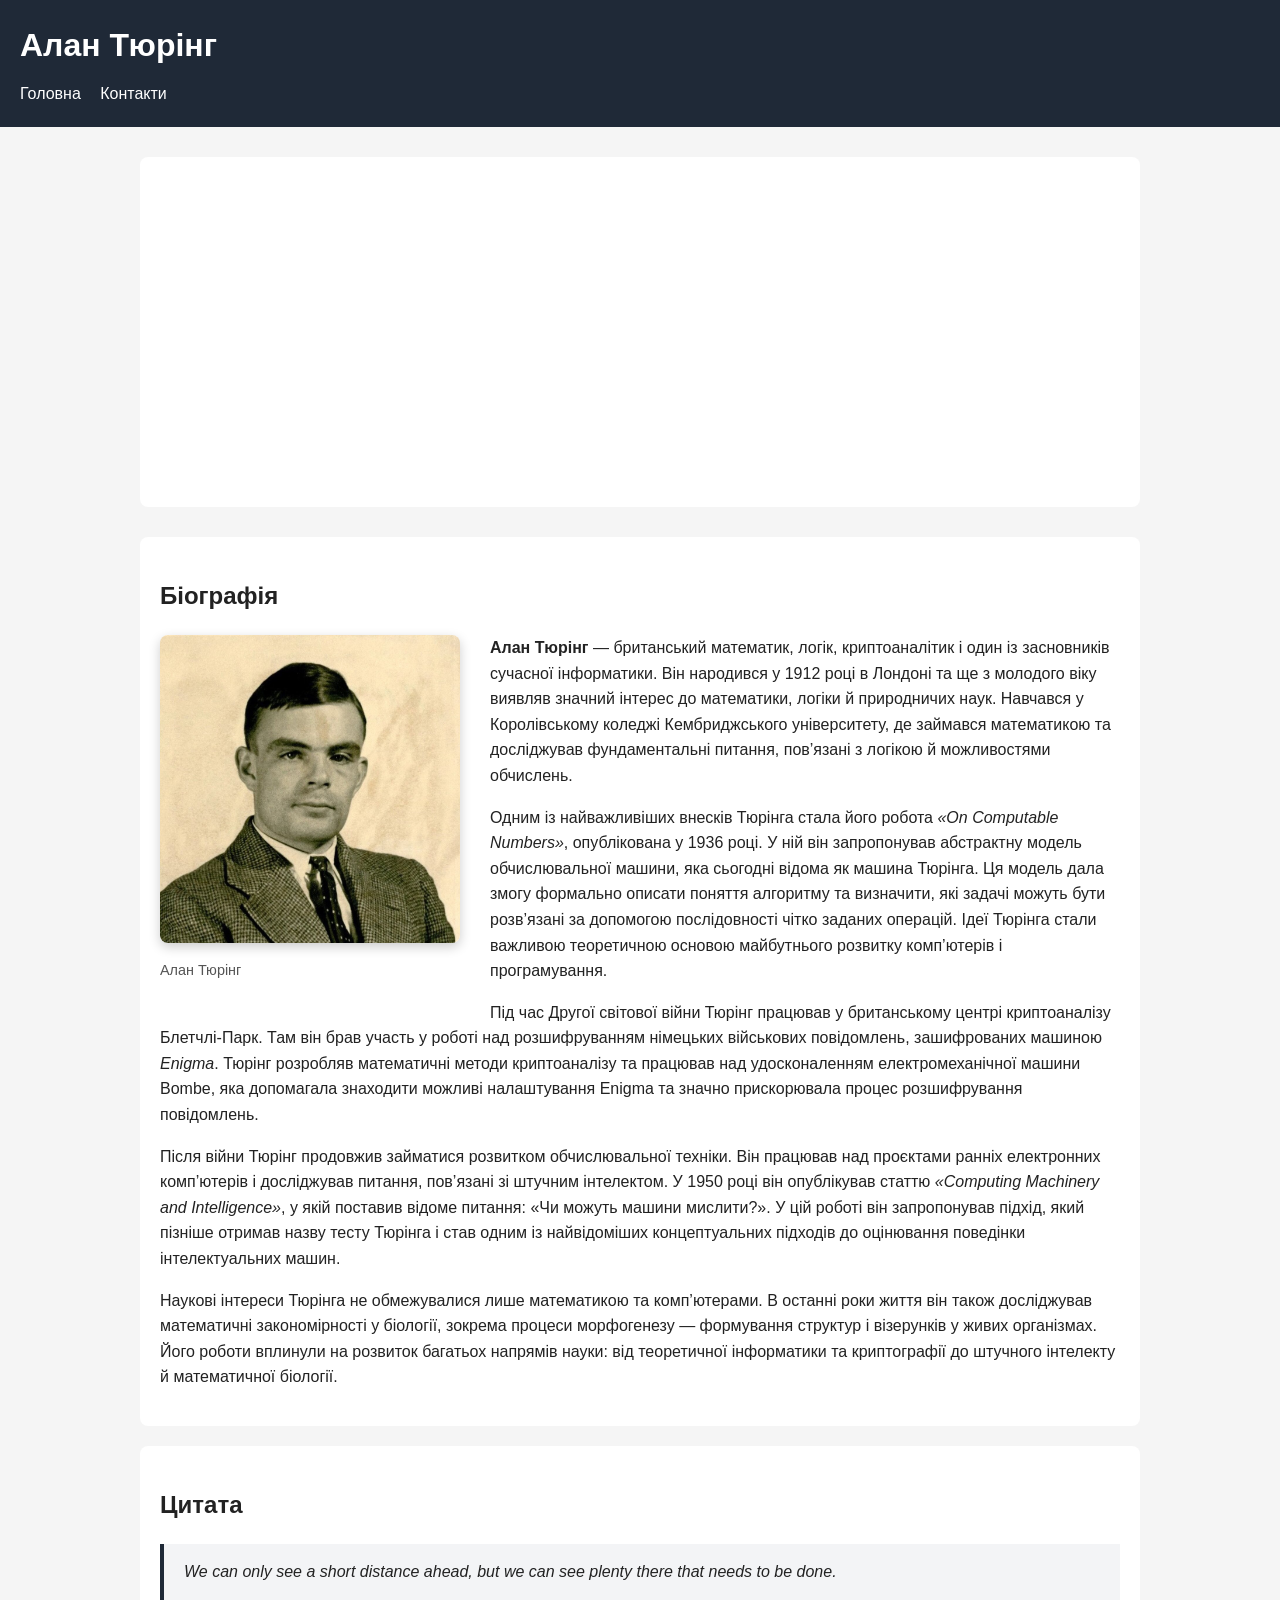
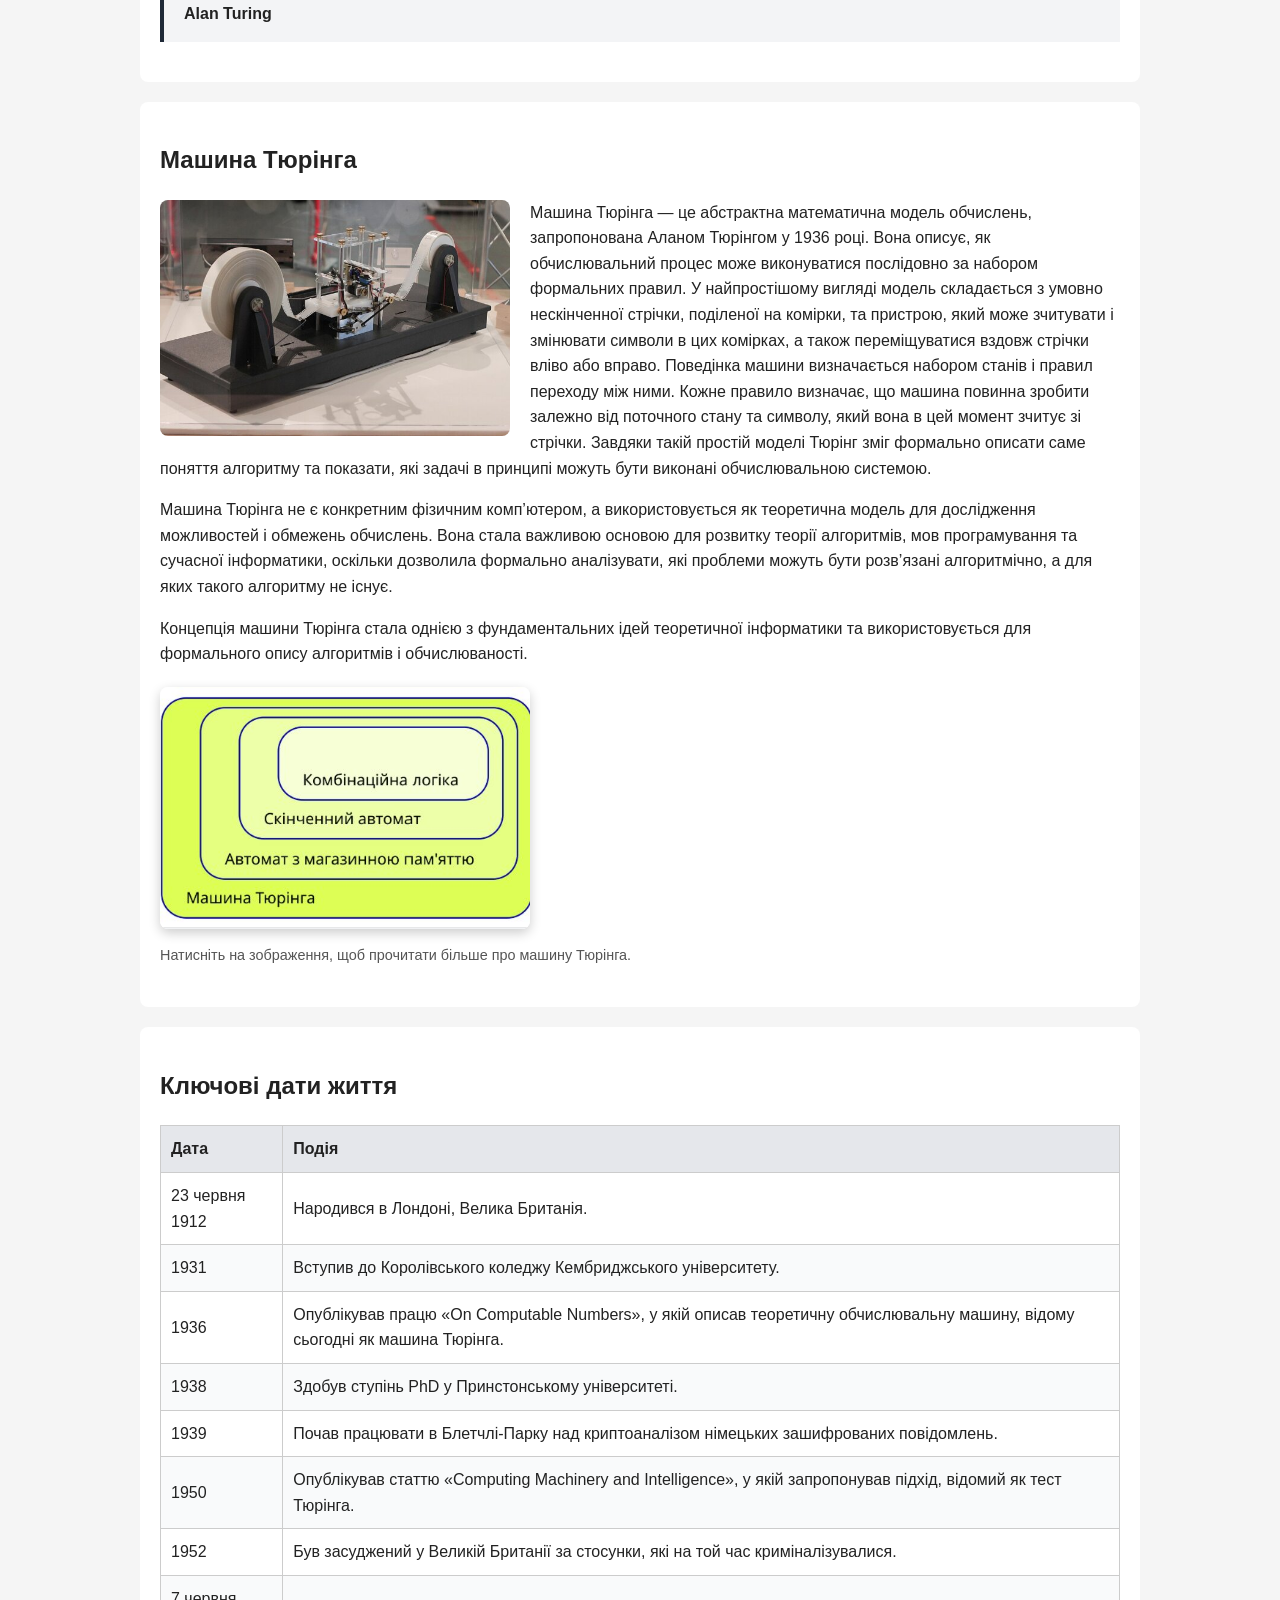
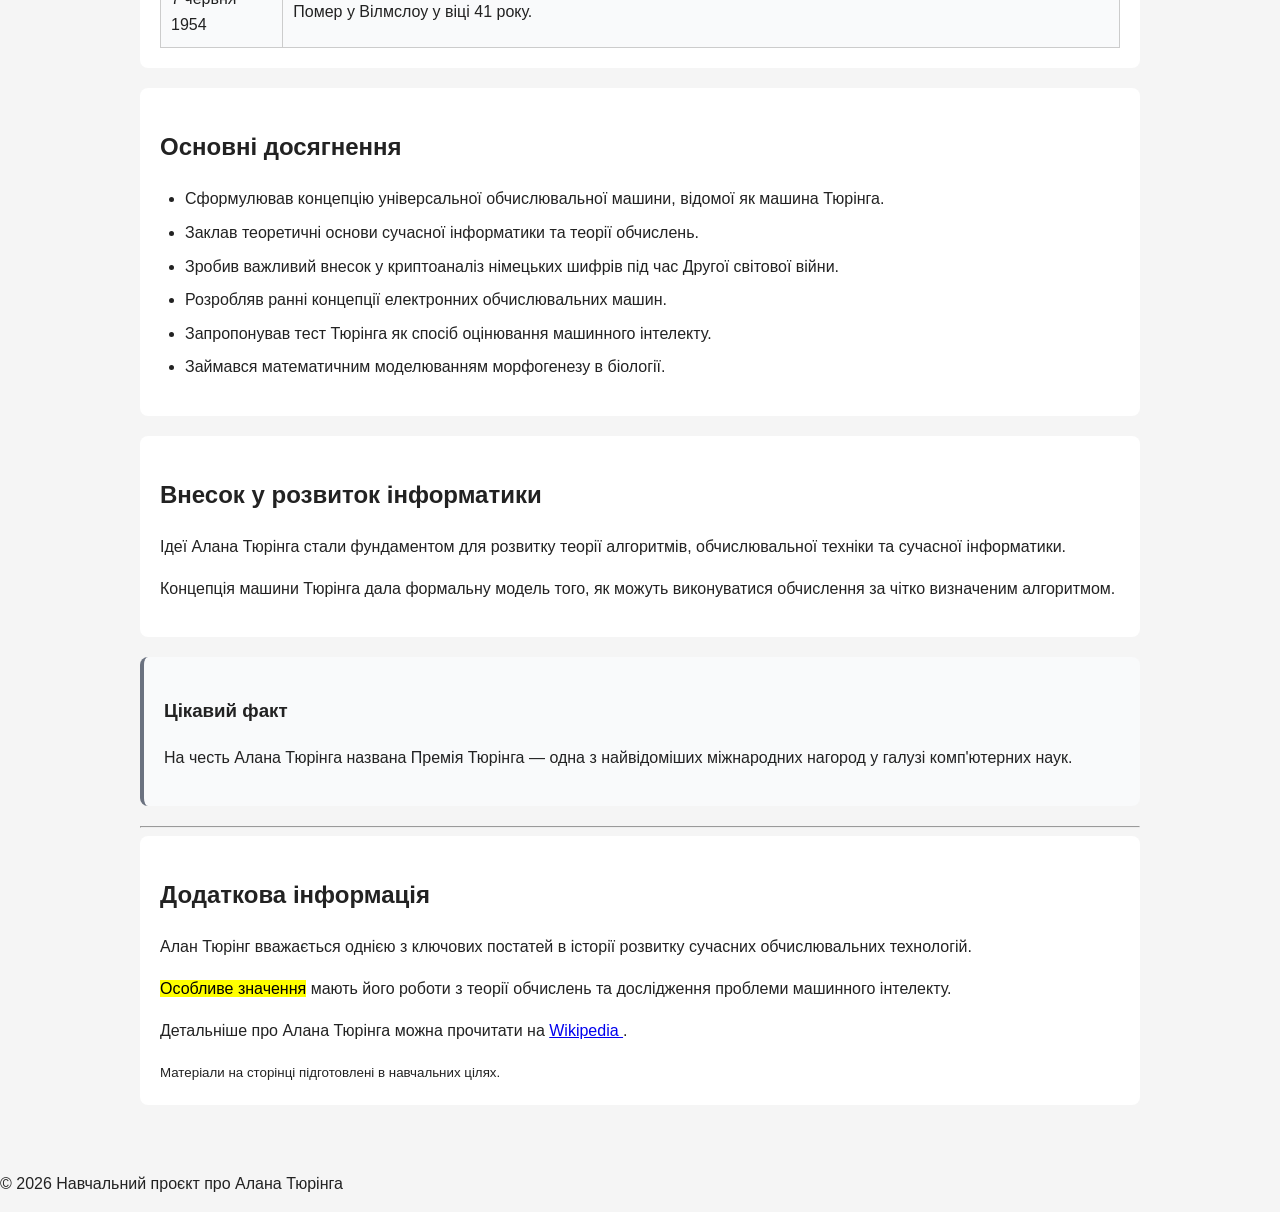
==== index.html @ fe1da7e6 "Initial commit: Alan Turing website" ====
<!DOCTYPE html>
<html lang="uk">
<head>
    <meta charset="UTF-8">
    <meta name="viewport" content="width=device-width, initial-scale=1.0">
    <title>Алан Тюрінг</title>
    <link rel="stylesheet" href="css/styles.css">
</head>
<body>
<header>
    <h1>Алан Тюрінг</h1>
    <nav>
        <a href="index.html">Головна</a>
        <a href="contact.html">Контакти</a>
    </nav>
</header>
<main>
    <section class="image-slider">
        <img src="images/slide-1.jpg" alt="Алан Тюрінг">
        <img src="images/slide-2.jpg" alt="Блетчлі-Парк">
        <img src="images/slide-3.jpg" alt="Машина Тюрінга">
    </section>
    <section>
        <h2>Біографія</h2>
        <figure class="biography-photo">
            <img src="images/alan-turing.jpg" alt="Портрет Алана Тюрінга">
            <figcaption>Алан Тюрінг</figcaption>
        </figure>
        <p>
            <strong>Алан Тюрінг</strong> — британський математик, логік,
            криптоаналітик і один із засновників сучасної інформатики.
            Він народився у 1912 році в Лондоні та ще з молодого віку
            виявляв значний інтерес до математики, логіки й природничих наук.
            Навчався у Королівському коледжі Кембриджського університету,
            де займався математикою та досліджував фундаментальні питання,
            пов’язані з логікою й можливостями обчислень.
        </p>

        <p>
            Одним із найважливіших внесків Тюрінга стала його робота
            <em>«On Computable Numbers»</em>, опублікована у 1936 році.
            У ній він запропонував абстрактну модель обчислювальної машини,
            яка сьогодні відома як машина Тюрінга. Ця модель дала змогу
            формально описати поняття алгоритму та визначити, які задачі
            можуть бути розв’язані за допомогою послідовності чітко заданих
            операцій. Ідеї Тюрінга стали важливою теоретичною основою
            майбутнього розвитку комп’ютерів і програмування.
        </p>

        <p>
            Під час Другої світової війни Тюрінг працював у британському
            центрі криптоаналізу Блетчлі-Парк. Там він брав участь у роботі
            над розшифруванням німецьких військових повідомлень,
            зашифрованих машиною <em>Enigma</em>. Тюрінг розробляв
            математичні методи криптоаналізу та працював над удосконаленням
            електромеханічної машини Bombe, яка допомагала знаходити
            можливі налаштування Enigma та значно прискорювала процес
            розшифрування повідомлень.
        </p>

        <p>
            Після війни Тюрінг продовжив займатися розвитком обчислювальної
            техніки. Він працював над проєктами ранніх електронних комп’ютерів
            і досліджував питання, пов’язані зі штучним інтелектом.
            У 1950 році він опублікував статтю
            <em>«Computing Machinery and Intelligence»</em>, у якій поставив
            відоме питання: «Чи можуть машини мислити?». У цій роботі він
            запропонував підхід, який пізніше отримав назву тесту Тюрінга
            і став одним із найвідоміших концептуальних підходів до оцінювання
            поведінки інтелектуальних машин.
        </p>

        <p>
            Наукові інтереси Тюрінга не обмежувалися лише математикою
            та комп’ютерами. В останні роки життя він також досліджував
            математичні закономірності у біології, зокрема процеси
            морфогенезу — формування структур і візерунків у живих організмах.
            Його роботи вплинули на розвиток багатьох напрямів науки:
            від теоретичної інформатики та криптографії до штучного інтелекту
            й математичної біології.
        </p>
    </section>
    <section>
        <h2>Цитата</h2>

        <blockquote>
            <p>
                We can only see a short distance ahead, but we can see plenty there that needs to be done.
            </p>
            <cite>Alan Turing</cite>
        </blockquote>
    </section>
    <section>
        <h2>Машина Тюрінга</h2>
        <img
                src="images/turing-machine-2.jpg"
                alt="Схема машини Тюрінга"
                class="float-image"
        >

        <p>
            Машина Тюрінга — це абстрактна математична модель обчислень,
            запропонована Аланом Тюрінгом у 1936 році. Вона описує, як
            обчислювальний процес може виконуватися послідовно за набором
            формальних правил. У найпростішому вигляді модель складається
            з умовно нескінченної стрічки, поділеної на комірки, та пристрою,
            який може зчитувати і змінювати символи в цих комірках, а також
            переміщуватися вздовж стрічки вліво або вправо. Поведінка машини
            визначається набором станів і правил переходу між ними. Кожне правило
            визначає, що машина повинна зробити залежно від поточного стану
            та символу, який вона в цей момент зчитує зі стрічки.

            Завдяки такій простій моделі Тюрінг зміг формально описати саме поняття
            алгоритму та показати, які задачі в принципі можуть бути виконані
            обчислювальною системою.
        </p>

        <p>

            Машина Тюрінга не є конкретним фізичним
            комп’ютером, а використовується як теоретична модель для дослідження
            можливостей і обмежень обчислень. Вона стала важливою основою для
            розвитку теорії алгоритмів, мов програмування та сучасної інформатики,
            оскільки дозволила формально аналізувати, які проблеми можуть бути
            розв’язані алгоритмічно, а для яких такого алгоритму не існує.

        </p>

        <p>
            Концепція машини Тюрінга стала однією з фундаментальних ідей
            теоретичної інформатики та використовується для формального
            опису алгоритмів і обчислюваності.
        </p>

        <figure>
            <a
                    href="https://en.wikipedia.org/wiki/Turing_machine"
                    target="_blank"
                    rel="noopener"
            >
                <img
                        src="images/turing-machine.jpg"
                        alt="Схематичне зображення машини Тюрінга"
                        class="turing-link-image"
                >
            </a>

            <figcaption>
                Натисніть на зображення, щоб прочитати більше про машину Тюрінга.
            </figcaption>
        </figure>
    </section>
    <section>
        <h2>Ключові дати життя</h2>

        <table>
            <thead>
            <tr>
                <th>Дата</th>
                <th>Подія</th>
            </tr>
            </thead>
            <tbody>
            <tr>
                <td>23 червня 1912</td>
                <td>Народився в Лондоні, Велика Британія.</td>
            </tr>

            <tr>
                <td>1931</td>
                <td>Вступив до Королівського коледжу Кембриджського університету.</td>
            </tr>

            <tr>
                <td>1936</td>
                <td>
                    Опублікував працю «On Computable Numbers», у якій описав
                    теоретичну обчислювальну машину, відому сьогодні як машина Тюрінга.
                </td>
            </tr>

            <tr>
                <td>1938</td>
                <td>Здобув ступінь PhD у Принстонському університеті.</td>
            </tr>

            <tr>
                <td>1939</td>
                <td>
                    Почав працювати в Блетчлі-Парку над криптоаналізом німецьких
                    зашифрованих повідомлень.
                </td>
            </tr>

            <tr>
                <td>1950</td>
                <td>
                    Опублікував статтю «Computing Machinery and Intelligence»,
                    у якій запропонував підхід, відомий як тест Тюрінга.
                </td>
            </tr>

            <tr>
                <td>1952</td>
                <td>
                    Був засуджений у Великій Британії за  стосунки,
                    які на той час криміналізувалися.
                </td>
            </tr>

            <tr>
                <td>7 червня 1954</td>
                <td>Помер у Вілмслоу у віці 41 року.</td>
            </tr>
            </tbody>
        </table>
    </section>
    <section>
        <h2>Основні досягнення</h2>

        <ul>
            <li>Сформулював концепцію універсальної обчислювальної машини, відомої як машина Тюрінга.</li>
            <li>Заклав теоретичні основи сучасної інформатики та теорії обчислень.</li>
            <li>Зробив важливий внесок у криптоаналіз німецьких шифрів під час Другої світової війни.</li>
            <li>Розробляв ранні концепції електронних обчислювальних машин.</li>
            <li>Запропонував тест Тюрінга як спосіб оцінювання машинного інтелекту.</li>
            <li>Займався математичним моделюванням морфогенезу в біології.</li>
        </ul>
    </section>
    <article>
        <h2>Внесок у розвиток інформатики</h2>

        <p>
            Ідеї Алана Тюрінга стали фундаментом для розвитку теорії алгоритмів,
            обчислювальної техніки та сучасної інформатики.
        </p>

        <p>
            Концепція машини Тюрінга дала формальну модель того, як можуть виконуватися
            обчислення за чітко визначеним алгоритмом.
        </p>
    </article>

    <aside>
        <h3>Цікавий факт</h3>

        <p>
            На честь Алана Тюрінга названа Премія Тюрінга — одна з найвідоміших
            міжнародних нагород у галузі комп'ютерних наук.
        </p>
    </aside>
    <hr>

    <section>
        <h2>Додаткова інформація</h2>

        <p>
            Алан Тюрінг вважається однією з ключових постатей в історії розвитку
            сучасних обчислювальних технологій.
        </p>

        <p>
            <mark>Особливе значення</mark> мають його роботи з теорії обчислень
            та дослідження проблеми машинного інтелекту.
        </p>

        <p>
            Детальніше про Алана Тюрінга можна прочитати на
            <a href="https://en.wikipedia.org/wiki/Alan_Turing"
               target="_blank"
               rel="noopener">
                Wikipedia
            </a>.
        </p>

        <small>
            Матеріали на сторінці підготовлені в навчальних цілях.
        </small>
    </section>
</main>
<footer>
    <p>&copy; 2026 Навчальний проєкт про Алана Тюрінга</p>
</footer>
</body>
</html>
---- css/styles.css ----
{
box-sizing: border-box;
}
body{
    font-family: Arial, sans-serif;
    margin: 0;
    padding: 0;
    line-height: 1.6;
    background-color: #f5f5f5;
    color: #222;
}
header {
    background-color: #1f2937;
    color: white;
    padding: 20px;
}

header h1 {
    margin: 0 0 10px 0;
}

nav a {
    color: white;
    text-decoration: none;
    margin-right: 15px;
}

nav a:hover {
    text-decoration: underline;
}
main {
    max-width: 1000px;
    margin: 0 auto;
    padding: 30px 20px;
}

section,
article,
aside {
    background-color: white;
    margin-bottom: 20px;
    padding: 20px;
    border-radius: 8px;
}
.image-slider {
    position: relative;
    width: 100%;
    height: 350px;
    margin-bottom: 30px;
    padding: 0;
    overflow: hidden;
    border-radius: 8px;
}

.image-slider img {
    position: absolute;
    width: 100%;
    height: 100%;
    object-fit: cover;

    opacity: 0;

    animation: slider 9s infinite;
}

.image-slider img:nth-child(1) {
    animation-delay: 0s;
}

.image-slider img:nth-child(2) {
    animation-delay: 3s;
}

.image-slider img:nth-child(3) {
    animation-delay: 6s;
}

@keyframes slider {
    0% {
        opacity: 0;
    }

    10% {
        opacity: 1;
    }

    30% {
        opacity: 1;
    }

    40% {
        opacity: 0;
    }

    100% {
        opacity: 0;
    }
}
figure {
    margin: 20px 0;
}

figure img {
    width: 300px;
    max-width: 100%;
    height: auto;
    border-radius: 8px;
    box-shadow: 0 4px 12px rgba(0, 0, 0, 0.2);
}
.biography-photo {
    float: left;
    width: 300px;
    margin: 0 30px 20px 0;
}

.biography-photo img {
    width: 100%;
    height: auto;
}
figure a img {
    cursor: pointer;
    transition: transform 0.2s ease;
}

figure a img:hover {
    transform: scale(1.03);
}
.float-image {
    float: left;
    width: 350px;
    height: auto;
    margin: 0 20px 10px 0;
    border-radius: 8px;
}
.turing-link-image {
    width: 370px;
    max-width: 100%;
    height: auto;
}
figcaption {
    margin-top: 8px;
    font-size: 0.9rem;
    color: #555;
}
table {
    width: 100%;
    border-collapse: collapse;
    margin-top: 15px;
}

th,
td {
    border: 1px solid #ccc;
    padding: 10px;
    text-align: left;
}

th {
    background-color: #e5e7eb;
}

tbody tr:nth-child(even) {
    background-color: #f9fafb;
}
ul {
    padding-left: 25px;
}

ul li {
    margin-bottom: 8px;
}

blockquote {
    margin: 20px 0;
    padding: 15px 20px;
    border-left: 4px solid #1f2937;
    background-color: #f3f4f6;
    font-style: italic;
}

blockquote p {
    margin-top: 0;
}

blockquote cite {
    display: block;
    margin-top: 10px;
    font-style: normal;
    font-weight: bold;
}

aside {
    border-left: 4px solid #6b7280;
    background-color: #f9fafb;
}
form {
    max-width: 600px;
}

form p {
    margin-bottom: 15px;
}

label {
    display: block;
    margin-bottom: 5px;
    font-weight: bold;
}

input,
textarea {
    width: 100%;
    padding: 10px;
    border: 1px solid #bbb;
    border-radius: 6px;
    font: inherit;
    transition: border-color 0.2s ease,
    box-shadow 0.2s ease;
}

textarea {
    resize: vertical;
}

button {
    padding: 10px 18px;
    margin-right: 10px;
    border: none;
    border-radius: 6px;
    background-color: #1f2937;
    color: white;
    cursor: pointer;
}
input:hover,
textarea:hover {
    border-color: #6b7280;
}

input:focus,
textarea:focus {
    outline: none;
    border-color: #2563eb;
    box-shadow: 0 0 0 3px rgba(37, 99, 235, 0.15);
}

input:valid,
textarea:valid {
    border-color: #16a34a;
}

input:invalid,
textarea:invalid {
    border-color: #dc2626;
}

button:hover {
    background-color: #374151;
}

button:active {
    transform: scale(0.98);
}

.contact-page {
    display: grid;
    grid-template-columns: minmax(0, 1fr) 330px;
    gap: 35px;

    align-items: stretch;
}

.contact-content {
    min-width: 0;
}

.material-column {
    position: relative;
    padding-top: 135px;
    align-self: stretch;

}

.material-panel {
    position: sticky;
    top: 30px;



    margin-bottom: 0;

    width: 100%;

    padding: 24px;

    background: white;

    border: none;
    border-radius: 12px;

    box-shadow: 0 8px 25px rgba(0, 0, 0, 0.14);
}
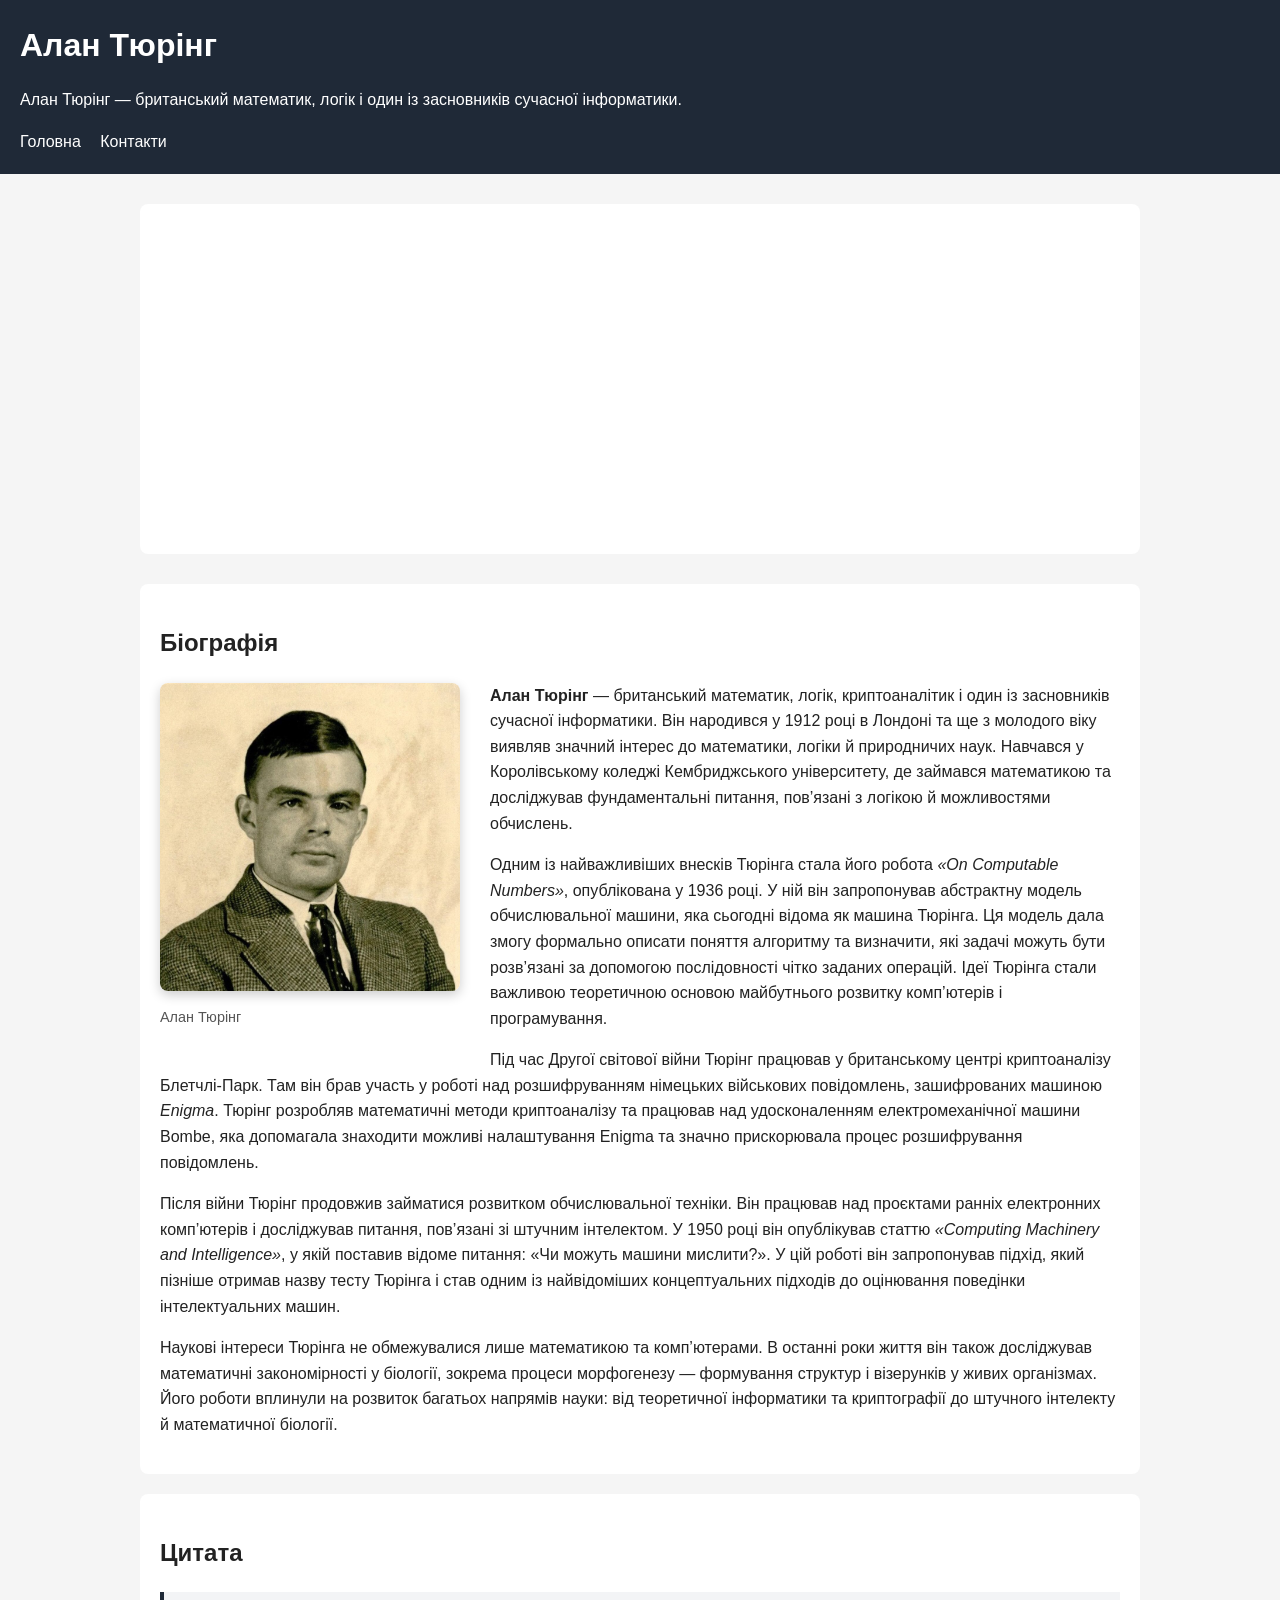
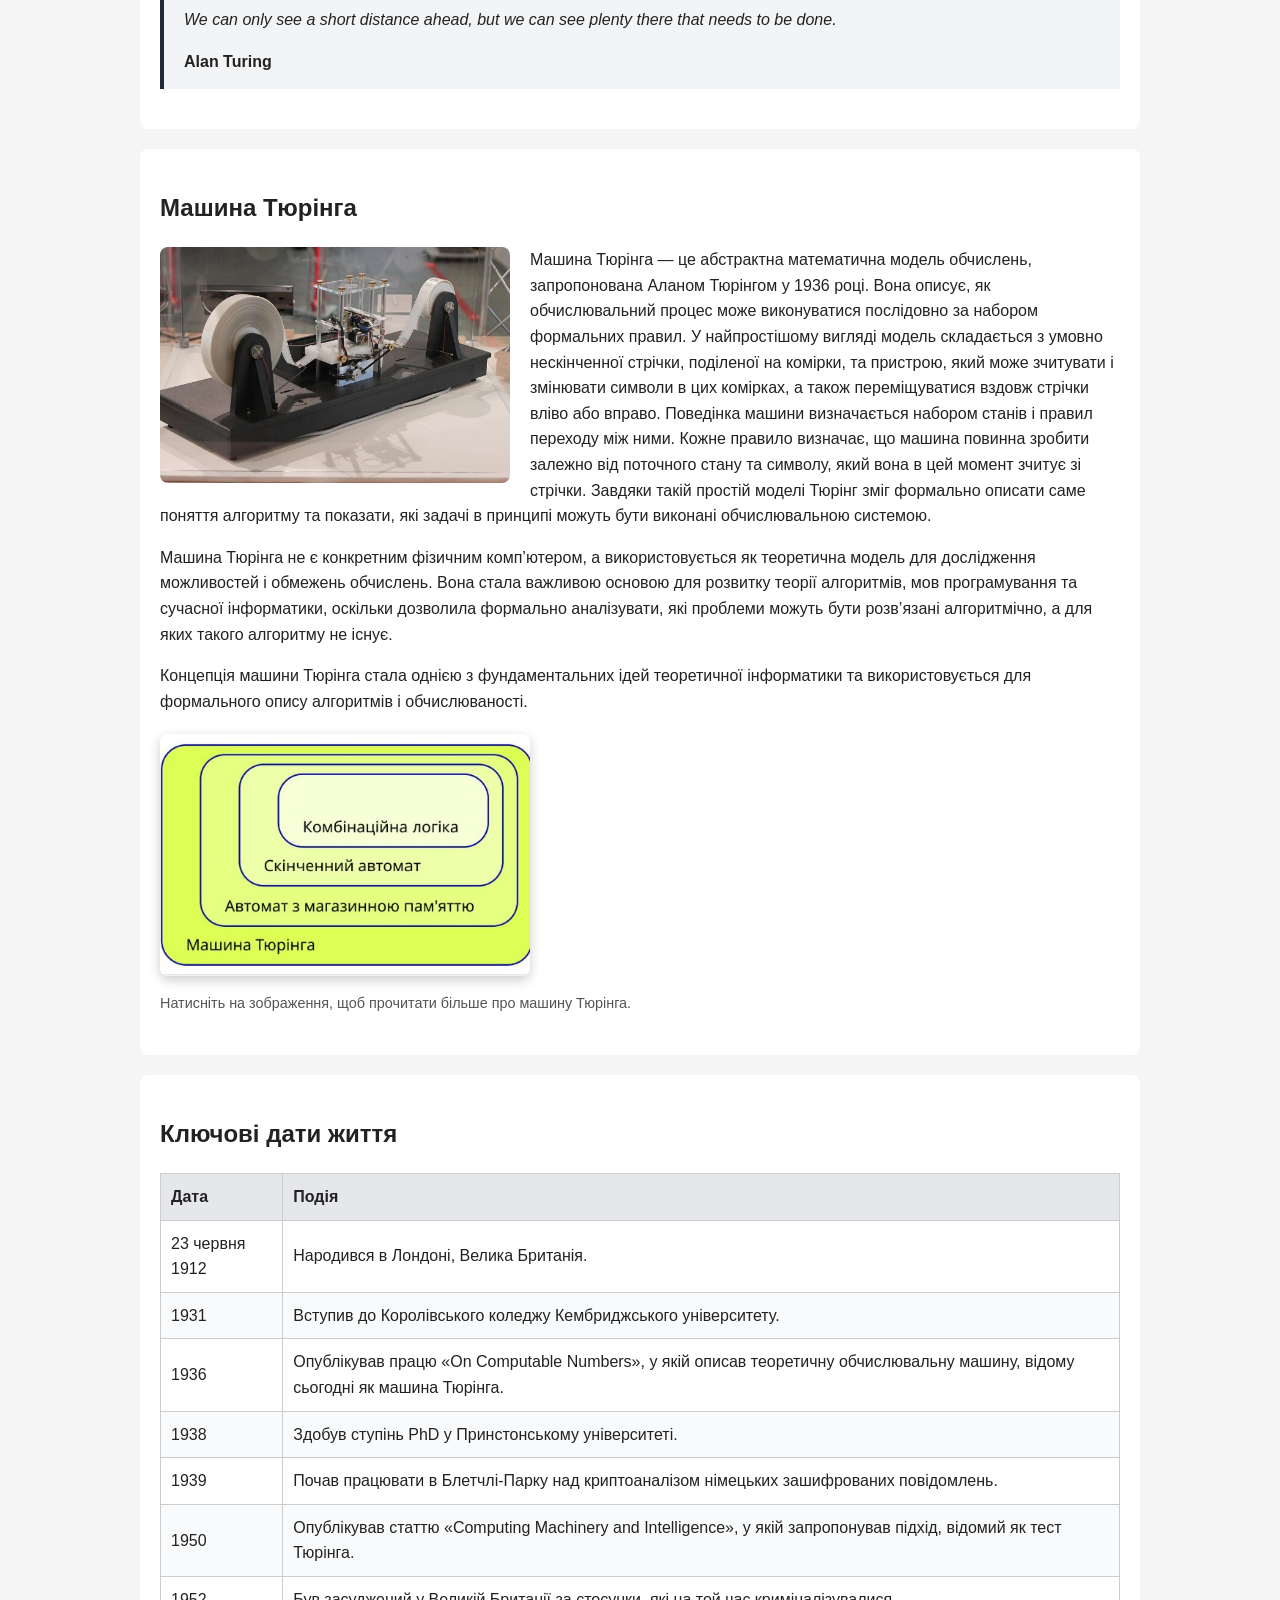
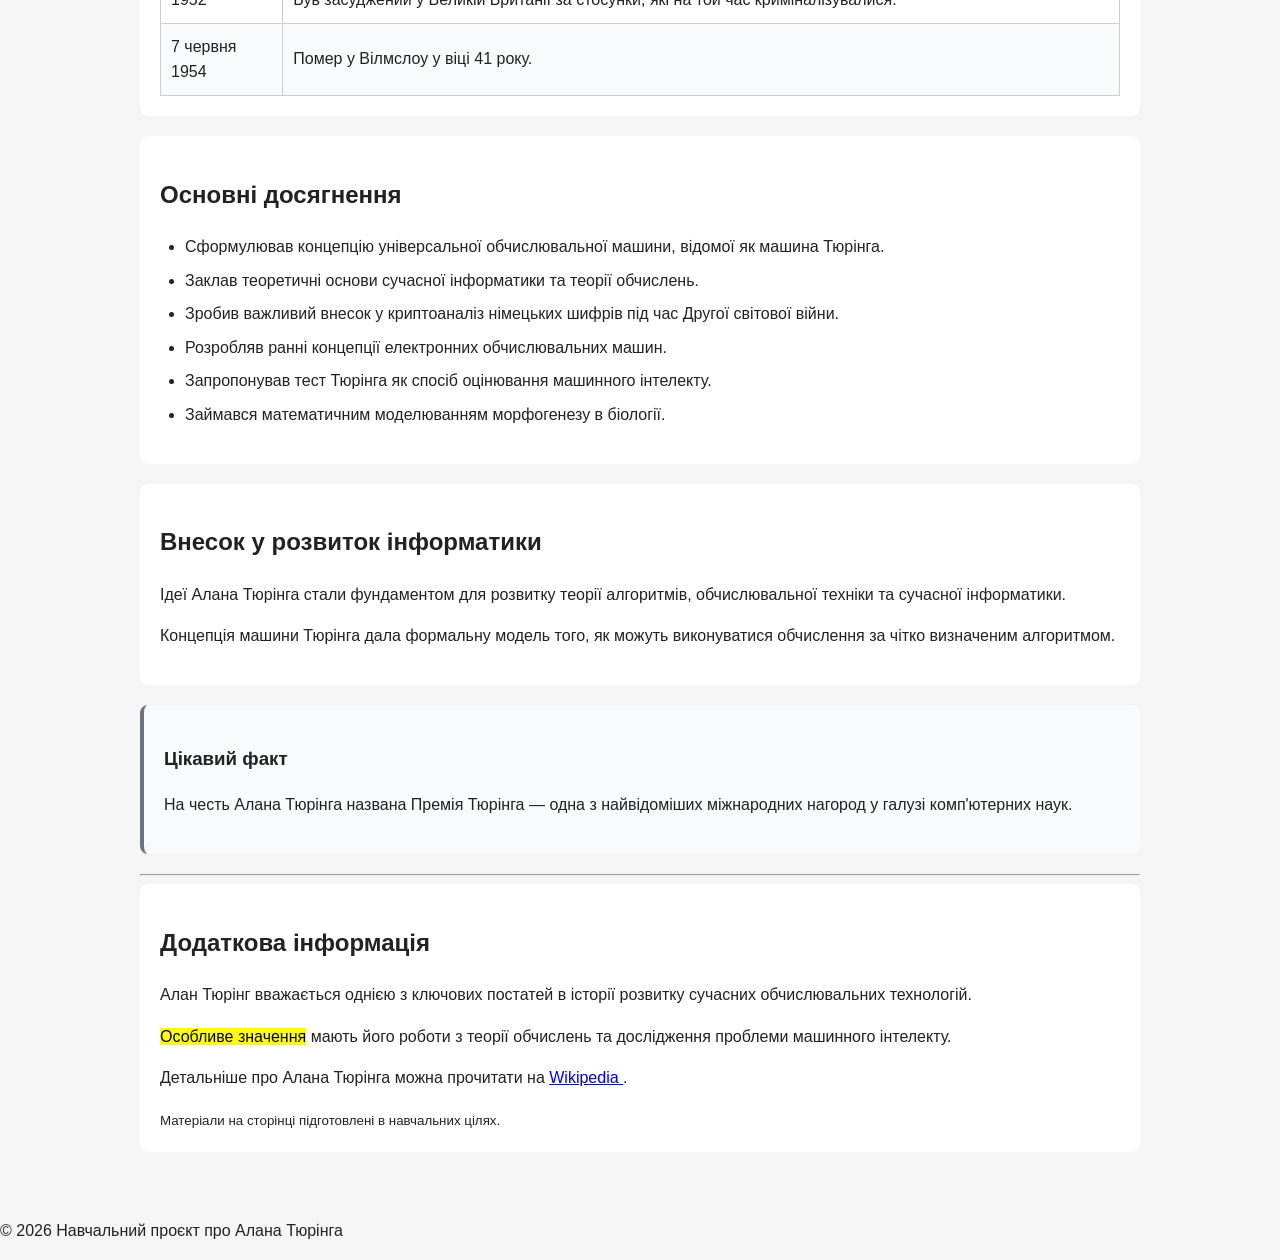
==== commit d307ff2b: "Updste Alan Turing biography" ====
--- a/index.html
+++ b/index.html
@@ -9,6 +9,9 @@
 <body>
 <header>
     <h1>Алан Тюрінг</h1>
+    <p class="intro">
+        Алан Тюрінг — британський математик, логік і один із засновників сучасної інформатики.
+    </p>
     <nav>
         <a href="index.html">Головна</a>
         <a href="contact.html">Контакти</a>
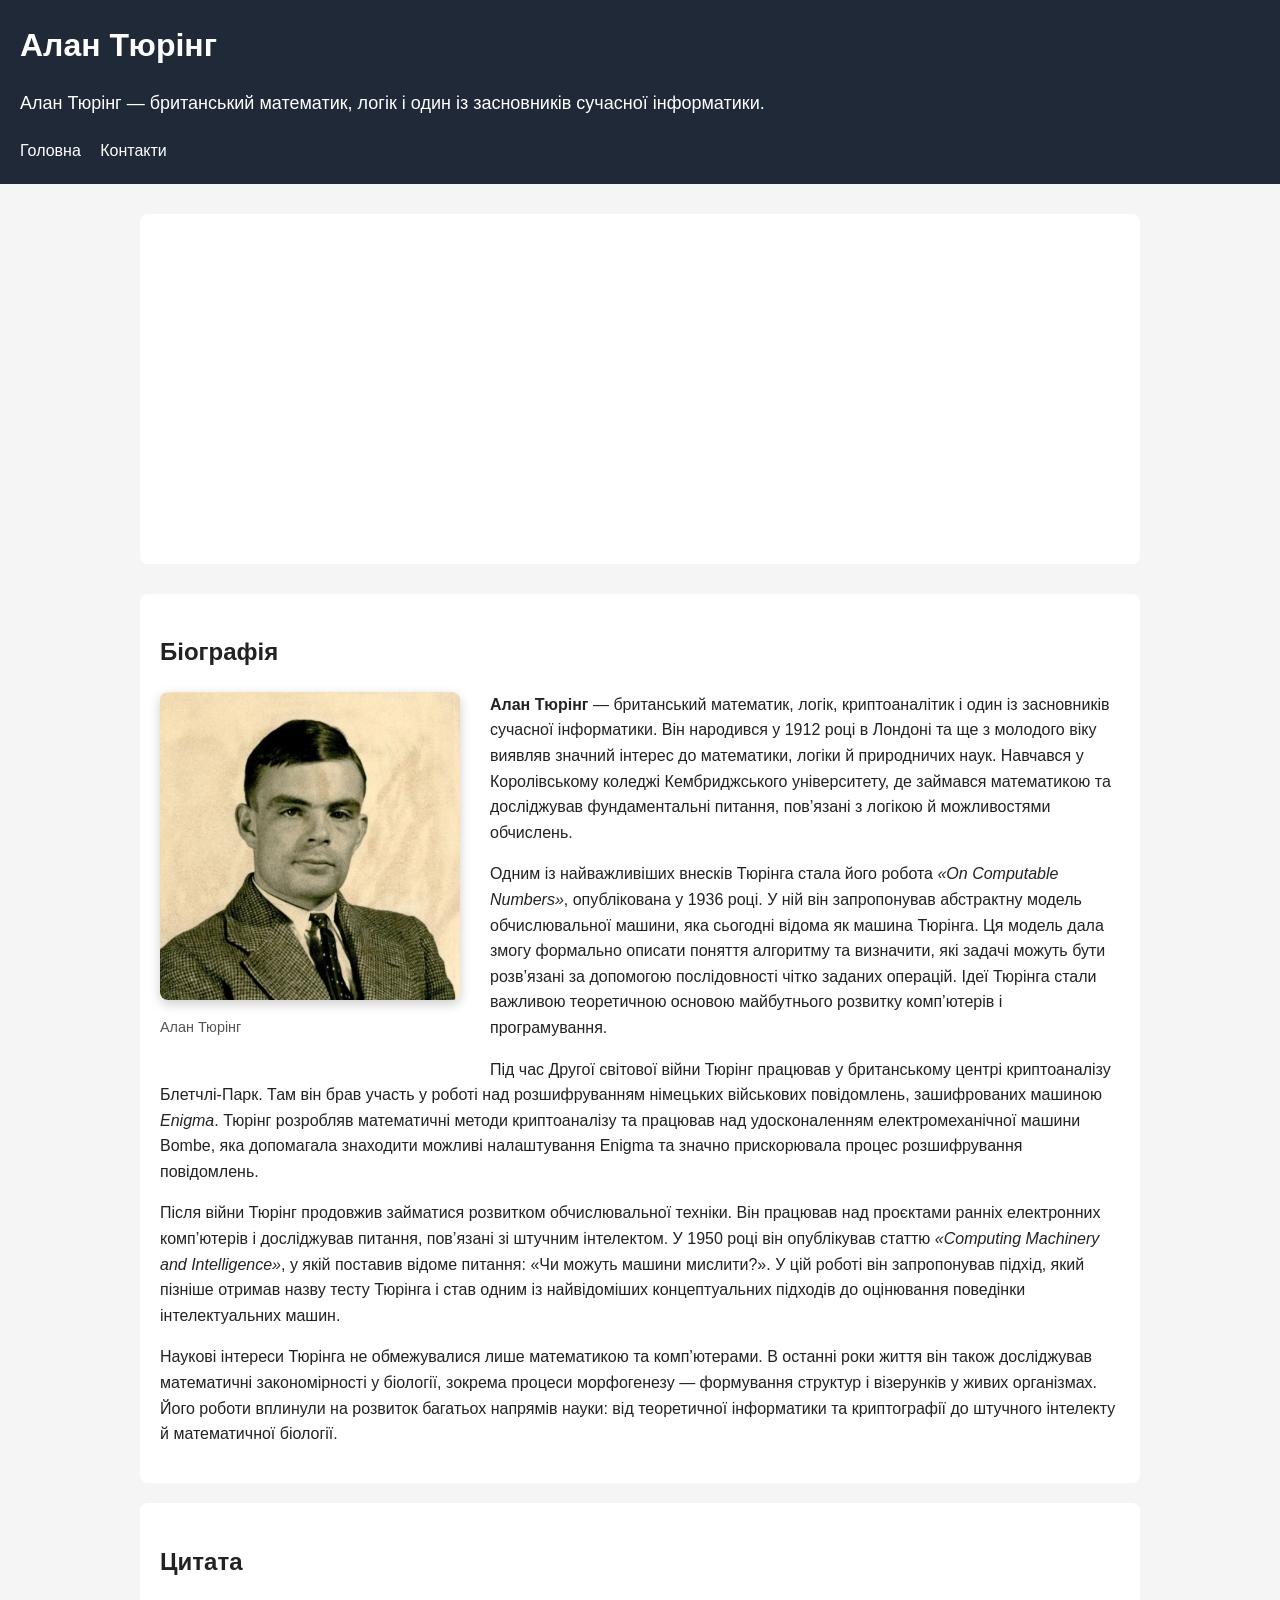
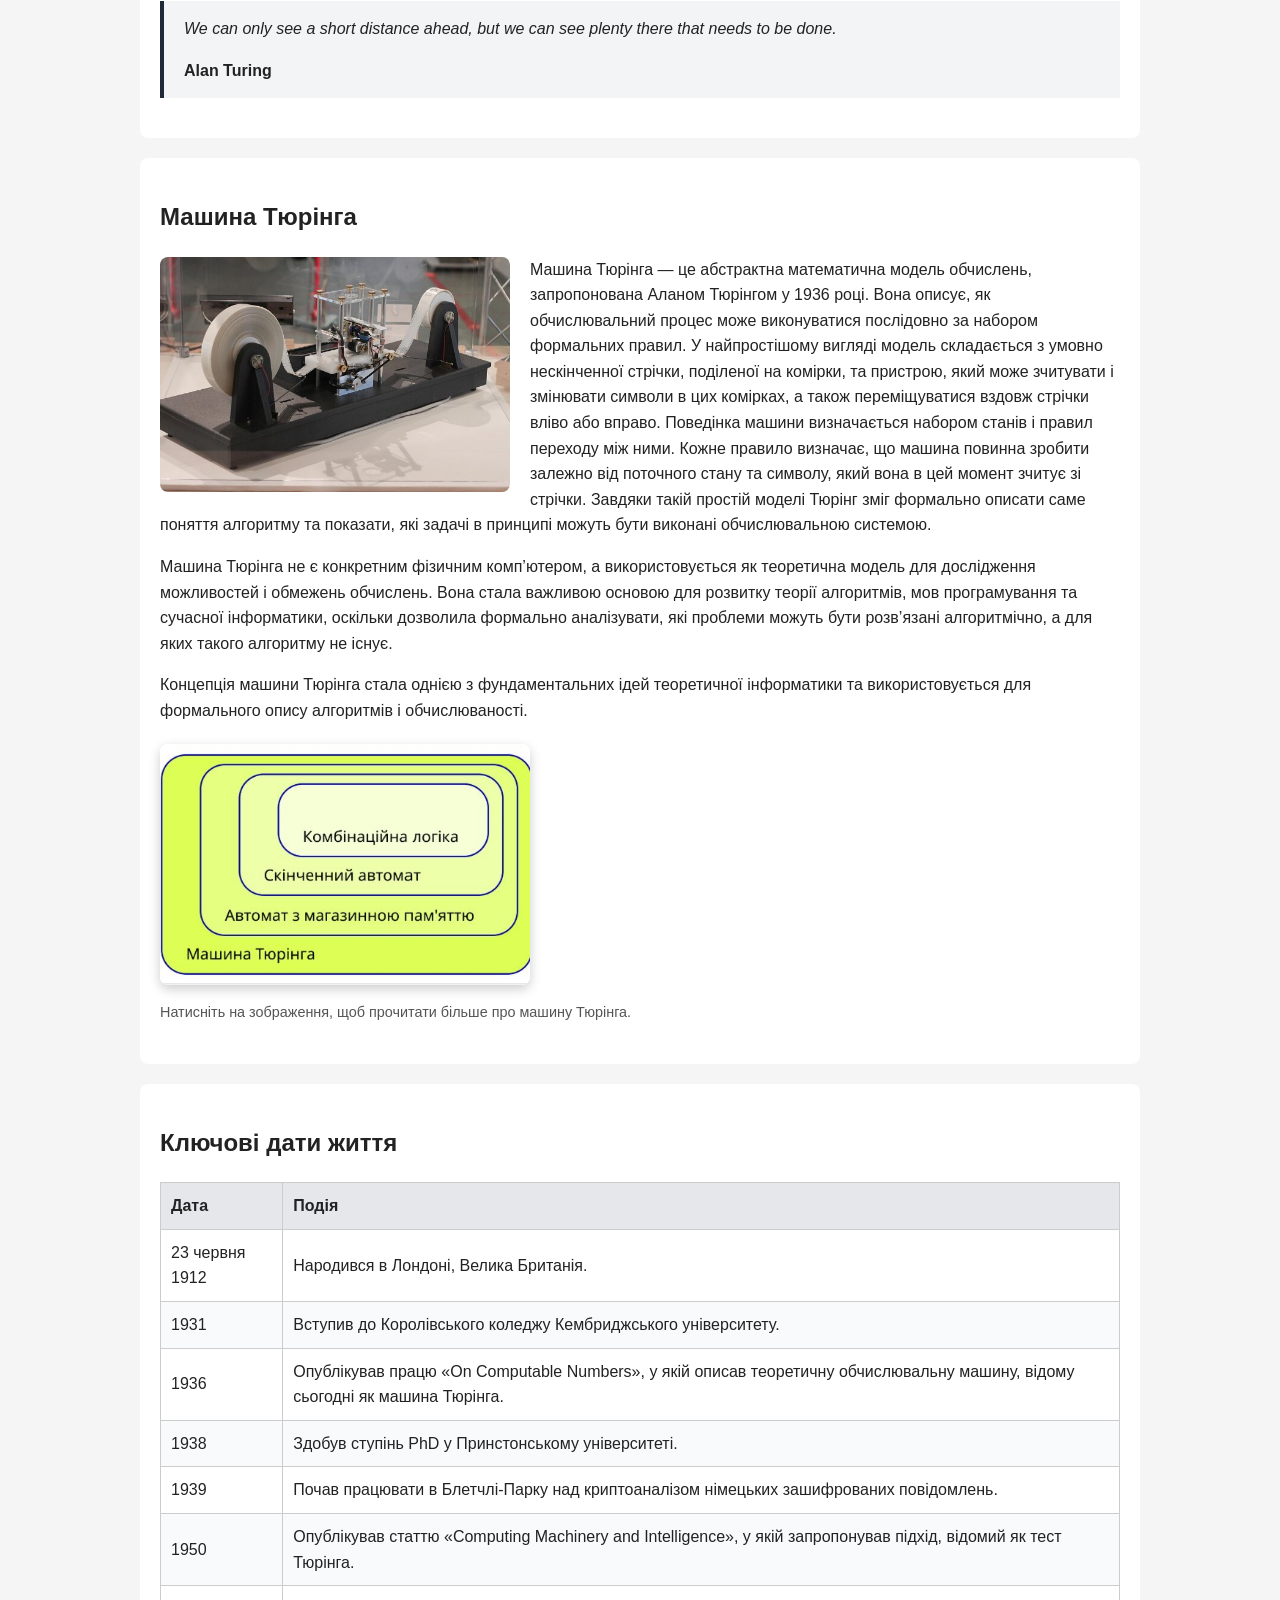
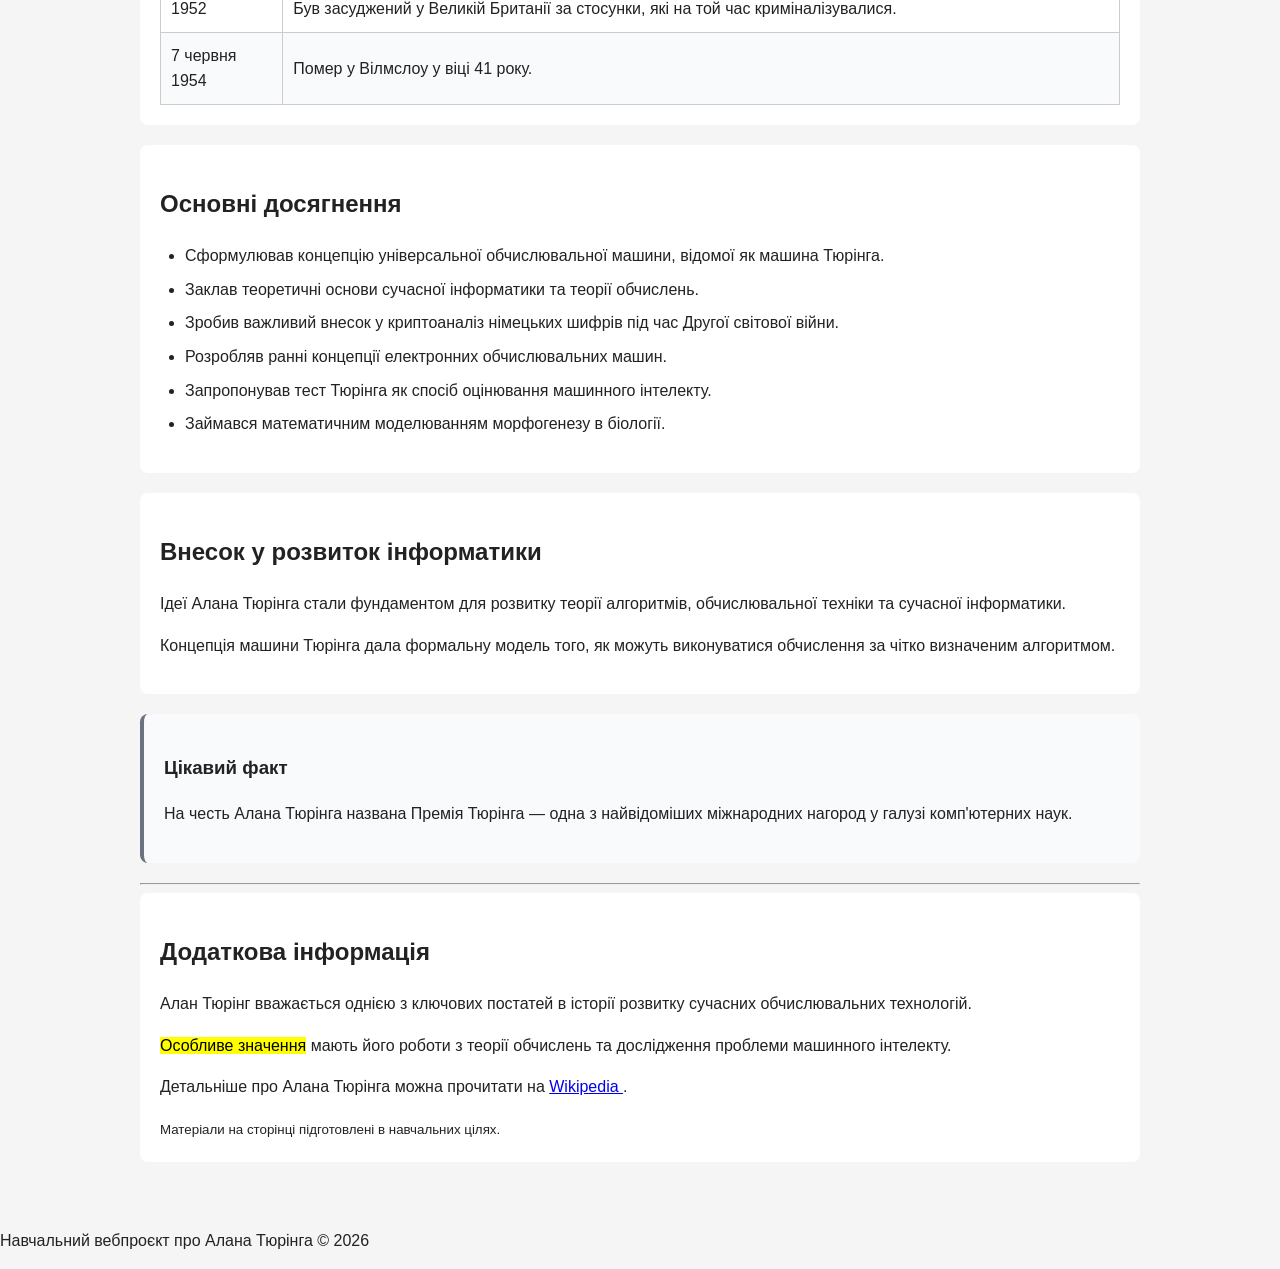
==== commit 58c21beb: "Add footer to main page" ====
--- a/index.html
+++ b/index.html
@@ -282,7 +282,7 @@
     </section>
 </main>
 <footer>
-    <p>&copy; 2026 Навчальний проєкт про Алана Тюрінга</p>
+    <p>Навчальний вебпроєкт про Алана Тюрінга © 2026</p>
 </footer>
 </body>
 </html>
--- a/css/styles.css
+++ b/css/styles.css
@@ -298,4 +298,9 @@
     border-radius: 12px;
 
     box-shadow: 0 8px 25px rgba(0, 0, 0, 0.14);
+}
+.intro {
+    font-size: 18px;
+    line-height: 1.6;
+    margin-bottom: 20px;
 }
